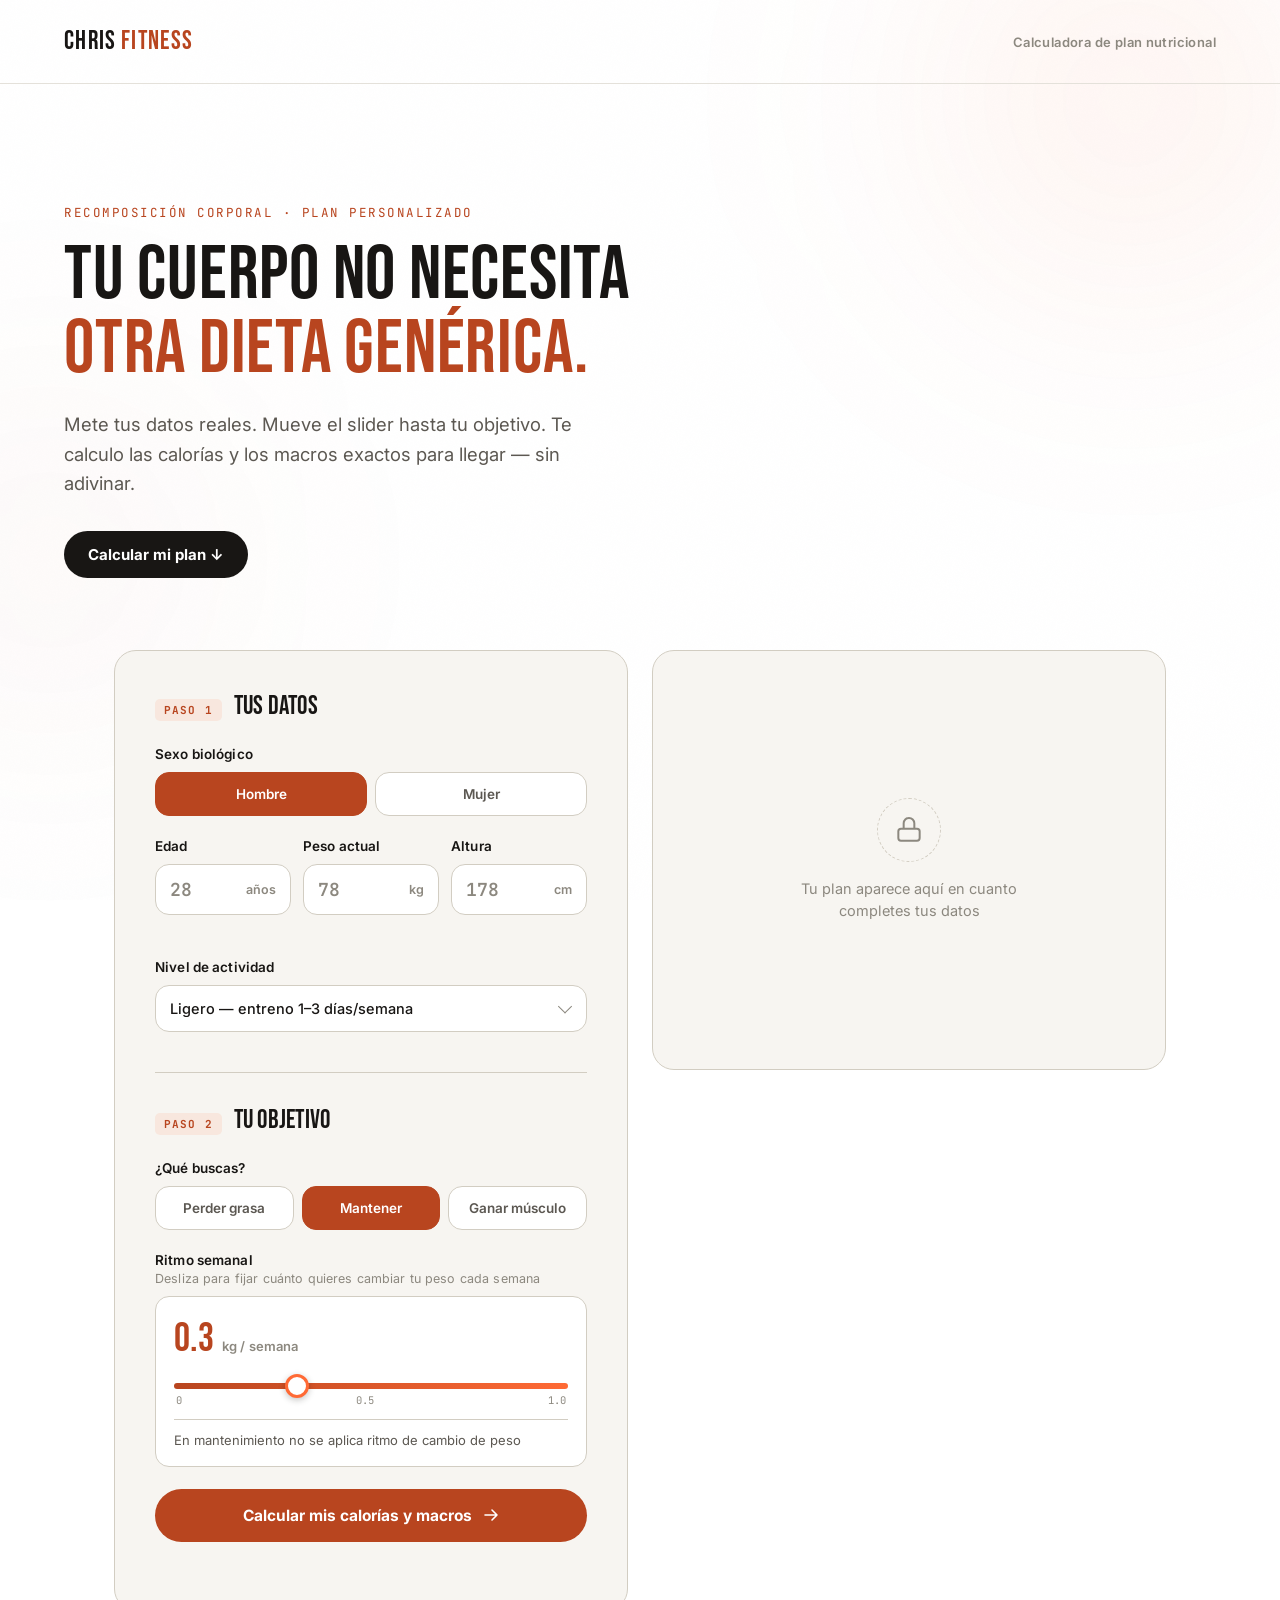
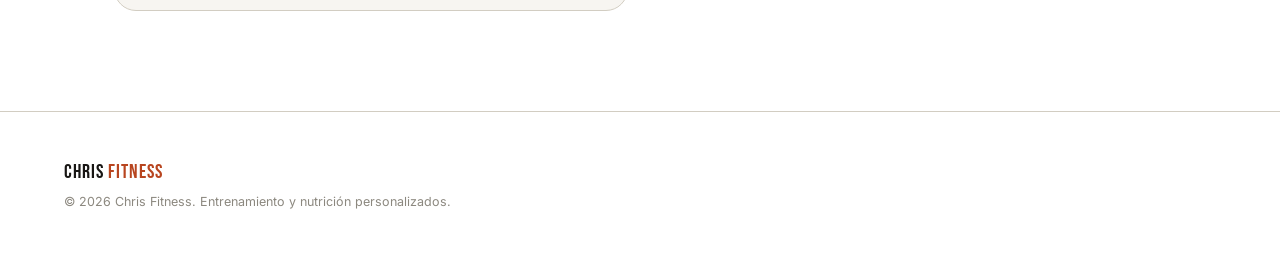
==== chris-fitness-calc-preview.html @ c6995fe0 "Add files via upload" ====
<!DOCTYPE html>
<html lang="es">
<head>
<meta charset="UTF-8">
<meta name="viewport" content="width=device-width, initial-scale=1.0">
<title>Chris Fitness — Calculadora de Calorías y Macros</title>
<meta name="description" content="Calcula tus calorías y macros personalizados en base a tu edad, peso, altura y objetivo. Recibe ideas de menú al instante.">

<link rel="preconnect" href="https://fonts.googleapis.com">
<link rel="preconnect" href="https://fonts.gstatic.com" crossorigin>
<link href="https://fonts.googleapis.com/css2?family=Bebas+Neue&family=Inter:wght@400;500;600;700;800&family=JetBrains+Mono:wght@400;500;600&display=swap" rel="stylesheet">

<style>
/* ===================================================
   CHRIS FITNESS — Calculadora de Calorías y Macros
   Sistema de diseño (tema claro):
   Color  → blanco #FFFFFF, crema panel #F7F5F1, gris línea #E4E1DA,
            negro texto #181614, gris texto #5C5852,
            naranja CF #FF6A35, ámbar profundo #B8451F
   Type   → Bebas Neue (display/números), Inter (cuerpo), JetBrains Mono (datos)
   ================================================== */

:root {
  --bg: #FFFFFF;
  --panel: #F7F5F1;
  --panel-2: #EFEBE3;
  --line: #E4E1DA;
  --line-strong: #D2CDC2;
  --ink: #181614;
  --ink-dim: #5C5852;
  --ink-faint: #8C887F;
  --orange: #FF6A35;
  --orange-deep: #B8451F;
  --orange-dim: rgba(255,106,53,0.10);
  --protein: #FF6A35;
  --carbs: #D89A1E;
  --fat: #2F9E63;

  --display: 'Bebas Neue', sans-serif;
  --body: 'Inter', sans-serif;
  --mono: 'JetBrains Mono', monospace;

  --radius: 14px;
  --radius-lg: 22px;
}

* { box-sizing: border-box; }

html { scroll-behavior: smooth; }

@media (prefers-reduced-motion: reduce) {
  html { scroll-behavior: auto; }
  *, *::before, *::after { animation-duration: 0.001ms !important; transition-duration: 0.001ms !important; }
}

body {
  margin: 0;
  background: var(--bg);
  color: var(--ink);
  font-family: var(--body);
  -webkit-font-smoothing: antialiased;
  position: relative;
  overflow-x: hidden;
}

/* ---------- ambient bg ---------- */
.grain {
  position: fixed; inset: 0; pointer-events: none; z-index: 1;
  opacity: 0.02;
  background-image: url("data:image/svg+xml,%3Csvg xmlns='http://www.w3.org/2000/svg' width='120' height='120'%3E%3Cfilter id='n'%3E%3CfeTurbulence type='fractalNoise' baseFrequency='0.9' numOctaves='2' stitchTiles='stitch'/%3E%3C/filter%3E%3Crect width='100%25' height='100%25' filter='url(%23n)'/%3E%3C/svg%3E");
}
.glow {
  position: fixed; border-radius: 50%; filter: blur(120px); pointer-events: none; z-index: 0;
}
.glow--1 { width: 600px; height: 600px; top: -200px; right: -150px; background: radial-gradient(circle, rgba(255,107,53,0.10), transparent 70%); }
.glow--2 { width: 500px; height: 500px; bottom: 10%; left: -200px; background: radial-gradient(circle, rgba(184,69,31,0.06), transparent 70%); }

main, header, footer { position: relative; z-index: 2; }


/* ---------- nav ---------- */
.nav {
  display: flex; align-items: center; justify-content: space-between;
  padding: 26px clamp(20px, 5vw, 64px);
  border-bottom: 1px solid var(--line);
}
.nav__mark {
  font-family: var(--display);
  font-size: 26px; letter-spacing: 0.05em;
  color: var(--ink);
  font-weight: 400;
}
.nav__mark span { color: var(--orange-deep); margin-left: 0.18em; }
.nav__tag {
  font-size: 13px; color: var(--ink-faint);
  font-weight: 600; letter-spacing: 0.03em;
  display: none;
}
@media (min-width: 640px) { .nav__tag { display: block; } }

/* ---------- hero ---------- */
.hero {
  padding: clamp(56px, 10vw, 120px) clamp(20px, 5vw, 64px) clamp(40px, 6vw, 72px);
  max-width: 900px;
}
.hero__eyebrow {
  font-family: var(--mono);
  font-size: 12.5px; letter-spacing: 0.12em; text-transform: uppercase;
  color: var(--orange-deep);
  margin: 0 0 18px;
}
.hero__title {
  font-family: var(--display);
  font-weight: 400;
  font-size: clamp(40px, 7vw, 76px);
  line-height: 0.98;
  letter-spacing: 0.01em;
  margin: 0 0 22px;
  color: var(--ink);
}
.hero__title-accent { color: var(--orange-deep); }
.hero__sub {
  font-size: clamp(16px, 2vw, 18.5px);
  line-height: 1.6;
  color: var(--ink-dim);
  max-width: 540px;
  margin: 0 0 32px;
  font-weight: 400;
}
.hero__cta {
  display: inline-flex; align-items: center; gap: 8px;
  font-family: var(--body); font-weight: 700; font-size: 15px;
  color: #FFFFFF; background: var(--ink);
  padding: 14px 24px; border-radius: 100px;
  text-decoration: none;
  transition: transform 0.2s ease, background 0.2s ease;
}
.hero__cta:hover { background: var(--orange); transform: translateY(-2px); }

/* ---------- calc layout ---------- */
.calc {
  padding: 0 clamp(20px, 5vw, 64px) clamp(60px, 8vw, 100px);
  max-width: 1180px;
  margin: 0 auto;
  display: grid;
  grid-template-columns: 1fr;
  gap: 20px;
  scroll-margin-top: 24px;
}
@media (min-width: 980px) {
  .calc { grid-template-columns: 1fr 1fr; align-items: start; gap: 24px; }
}

.calc__panel, .result {
  background: var(--panel);
  border: 1px solid var(--line-strong);
  border-radius: var(--radius-lg);
  padding: clamp(24px, 4vw, 40px);
}

.calc__head { display: flex; align-items: baseline; gap: 12px; margin-bottom: 24px; }
.calc__head--spaced { margin-top: 40px; padding-top: 32px; border-top: 1px solid var(--line-strong); }
.calc__step {
  font-family: var(--mono); font-size: 11px; letter-spacing: 0.1em;
  color: var(--orange-deep); background: var(--orange-dim);
  padding: 4px 9px; border-radius: 5px; font-weight: 700;
}
.calc__head h2 {
  font-family: var(--display); font-weight: 400; font-size: 26px;
  margin: 0; letter-spacing: 0.01em; color: var(--ink);
}

.field { margin-bottom: 22px; }
.field__label {
  display: block; font-size: 13.5px; font-weight: 600;
  color: var(--ink); margin-bottom: 10px; letter-spacing: 0.01em;
}
.field__hint {
  display: block; font-size: 12.5px; font-weight: 400;
  color: var(--ink-faint); margin-top: 3px;
}

.field-grid {
  display: grid; grid-template-columns: repeat(3, 1fr); gap: 12px;
  margin-bottom: 22px;
}
@media (max-width: 480px) { .field-grid { gap: 10px; } }

.input-unit {
  position: relative; display: flex; align-items: center;
  background: #FFFFFF; border: 1px solid var(--line-strong);
  border-radius: var(--radius); overflow: hidden;
  transition: border-color 0.15s ease;
}
.input-unit:focus-within { border-color: var(--orange); }
.input-unit input {
  width: 100%; background: transparent; border: none; outline: none;
  color: var(--ink); font-family: var(--mono); font-size: 18px; font-weight: 600;
  padding: 13px 8px 13px 14px;
  -moz-appearance: textfield;
}
.input-unit input::-webkit-outer-spin-button,
.input-unit input::-webkit-inner-spin-button { -webkit-appearance: none; margin: 0; }
.input-unit input::placeholder { color: var(--ink-faint); }
.input-unit__suffix {
  font-size: 12.5px; color: var(--ink-faint); padding-right: 14px;
  white-space: nowrap; font-weight: 600;
}

.toggle-group {
  display: grid; grid-template-columns: 1fr 1fr; gap: 8px;
}
.toggle-group--3 { grid-template-columns: 1fr 1fr 1fr; }
.toggle-btn {
  font-family: var(--body); font-weight: 600; font-size: 13.5px;
  color: var(--ink-dim); background: #FFFFFF;
  border: 1px solid var(--line-strong); border-radius: var(--radius);
  padding: 13px 10px; cursor: pointer;
  transition: all 0.18s ease;
}
.toggle-btn:hover { border-color: var(--orange); color: var(--ink); }
.toggle-btn.is-active {
  background: var(--orange-deep); border-color: var(--orange-deep); color: #FFFFFF;
}

.select-wrap {
  position: relative; background: #FFFFFF;
  border: 1px solid var(--line-strong); border-radius: var(--radius);
}
.select-wrap::after {
  content: ''; position: absolute; right: 16px; top: 50%;
  width: 9px; height: 9px; border-right: 1.5px solid var(--ink-faint); border-bottom: 1.5px solid var(--ink-faint);
  transform: translateY(-65%) rotate(45deg); pointer-events: none;
}
.select-wrap select {
  width: 100%; appearance: none; background: transparent; border: none; outline: none;
  color: var(--ink); font-family: var(--body); font-size: 14.5px; font-weight: 500;
  padding: 14px 36px 14px 14px; cursor: pointer;
}
.select-wrap select option { background: #FFFFFF; color: var(--ink); }

/* ---------- pace slider (signature element) ---------- */
.slider-block {
  background: #FFFFFF; border: 1px solid var(--line-strong);
  border-radius: var(--radius); padding: 22px 18px 18px;
}
.slider-block__readout {
  font-family: var(--display); font-size: 40px; line-height: 1;
  color: var(--orange-deep); margin-bottom: 14px;
  display: flex; align-items: baseline; gap: 8px;
}
.slider-block__unit {
  font-family: var(--body); font-size: 13px; font-weight: 600;
  color: var(--ink-faint); letter-spacing: 0.01em;
}

#paceSlider {
  -webkit-appearance: none; appearance: none;
  width: 100%; height: 6px; border-radius: 4px;
  background: linear-gradient(90deg, var(--orange-deep), var(--orange));
  outline: none; cursor: pointer; margin: 6px 0 4px;
}
#paceSlider::-webkit-slider-thumb {
  -webkit-appearance: none; appearance: none;
  width: 24px; height: 24px; border-radius: 50%;
  background: #FFFFFF; border: 3px solid var(--orange);
  cursor: grab; box-shadow: 0 2px 6px rgba(24,22,20,0.25);
  transition: transform 0.12s ease;
}
#paceSlider::-webkit-slider-thumb:active { cursor: grabbing; transform: scale(1.12); }
#paceSlider::-moz-range-thumb {
  width: 24px; height: 24px; border-radius: 50%;
  background: #FFFFFF; border: 3px solid var(--orange);
  cursor: grab; box-shadow: 0 2px 6px rgba(24,22,20,0.25);
}
#paceSlider:focus-visible { outline: 2px solid var(--orange-deep); outline-offset: 4px; }

.slider-block__ticks {
  display: flex; justify-content: space-between;
  font-family: var(--mono); font-size: 10.5px; color: var(--ink-faint);
  padding: 0 2px; margin-bottom: 12px;
}
.slider-block__ticks span.is-current { color: var(--orange-deep); font-weight: 700; }

.slider-block__note {
  margin: 0; font-size: 13px; color: var(--ink-dim);
  border-top: 1px solid var(--line-strong); padding-top: 12px;
}

#paceField.is-disabled { opacity: 0.4; pointer-events: none; filter: grayscale(0.6); }

.calc__submit {
  width: 100%; display: flex; align-items: center; justify-content: center; gap: 10px;
  background: var(--orange-deep); color: #FFFFFF;
  font-family: var(--body); font-weight: 700; font-size: 15.5px;
  border: none; border-radius: 100px; padding: 17px 20px;
  cursor: pointer; margin-top: 8px;
  transition: background 0.18s ease, transform 0.15s ease;
}
.calc__submit:hover { background: var(--orange); transform: translateY(-1px); }
.calc__submit:active { transform: translateY(0); }
.calc__submit svg { transition: transform 0.18s ease; }
.calc__submit:hover svg { transform: translateX(3px); }

.calc__error {
  color: #C0392B; font-size: 13px; font-weight: 600; text-align: center;
  margin: 12px 0 0; min-height: 16px;
}

/* ---------- result panel ---------- */
.result {
  min-height: 420px;
  display: flex; flex-direction: column;
  position: relative;
}
@media (min-width: 980px) { .result { position: sticky; top: 24px; } }

.result__locked {
  flex: 1; display: flex; flex-direction: column; align-items: center; justify-content: center;
  text-align: center; gap: 16px; padding: 40px 20px; color: var(--ink-faint);
}
.result__locked-icon {
  width: 64px; height: 64px; border-radius: 50%;
  border: 1px dashed var(--line-strong);
  display: flex; align-items: center; justify-content: center;
  color: var(--ink-faint);
}
.result__locked p { margin: 0; font-size: 14.5px; max-width: 240px; line-height: 1.5; }

.result__content { display: none; flex: 1; flex-direction: column; }
.result__content.is-visible { display: flex; animation: rise 0.5s ease; }
@keyframes rise { from { opacity: 0; transform: translateY(10px); } to { opacity: 1; transform: translateY(0); } }

.result__eyebrow {
  font-family: var(--mono); font-size: 11.5px; letter-spacing: 0.12em;
  color: var(--orange-deep); font-weight: 700;
}
.result__kcal {
  font-family: var(--display); font-weight: 400;
  font-size: clamp(56px, 8vw, 80px); line-height: 0.95;
  margin: 8px 0 6px; color: var(--ink);
  display: flex; align-items: baseline; gap: 12px; flex-wrap: wrap;
}
.result__kcal-unit { font-family: var(--body); font-size: 15px; font-weight: 600; color: var(--ink-faint); }
.result__sub { margin: 0 0 26px; color: var(--ink-dim); font-size: 14.5px; line-height: 1.55; max-width: 460px; }

.result__macros { display: grid; grid-template-columns: 1fr 1fr 1fr; gap: 10px; margin-bottom: 24px; }
@media (max-width: 420px) { .result__macros { grid-template-columns: 1fr; } }

.macro-card {
  background: #FFFFFF; border: 1px solid var(--line-strong);
  border-radius: var(--radius); padding: 16px 14px;
  display: flex; flex-direction: column; gap: 4px;
}
.macro-card__label { font-size: 12px; font-weight: 600; color: var(--ink-faint); }
.macro-card__value { font-family: var(--display); font-size: 30px; color: var(--ink); line-height: 1; margin-top: 2px; }
.macro-card__kcal { font-family: var(--mono); font-size: 11px; color: var(--ink-faint); }
.macro-card__bar {
  height: 4px; border-radius: 3px; background: var(--line-strong);
  margin-top: 10px; overflow: hidden;
}
.macro-card__bar-fill { height: 100%; width: 0%; border-radius: 3px; transition: width 0.6s ease; }
.macro-card--protein .macro-card__bar-fill { background: var(--protein); }
.macro-card--carbs .macro-card__bar-fill { background: var(--carbs); }
.macro-card--fat .macro-card__bar-fill { background: var(--fat); }

.result__meta {
  display: grid; grid-template-columns: 1fr 1fr; gap: 10px; margin-bottom: 28px;
}
.result__meta-item {
  background: #FFFFFF; border: 1px solid var(--line-strong);
  border-radius: var(--radius); padding: 14px 16px;
  display: flex; flex-direction: column; gap: 6px;
}
.result__meta-item span { font-size: 11.5px; color: var(--ink-faint); font-weight: 600; }
.result__meta-item strong { font-family: var(--mono); font-size: 16px; color: var(--ink); font-weight: 700; }

/* ---------- menú de comidas ---------- */
.menu {
  padding: 0 clamp(20px, 5vw, 64px) clamp(60px, 8vw, 100px);
  max-width: 900px;
  margin: 0 auto;
  display: none;
}
.menu.is-visible { display: block; animation: rise 0.5s ease; }

.menu__head { text-align: center; margin-bottom: 28px; }
.menu__head .calc__step { display: inline-block; margin-bottom: 14px; }
.menu__head h2 {
  font-family: var(--display); font-weight: 400; font-size: clamp(28px, 4vw, 36px);
  margin: 0 0 8px; color: var(--ink); letter-spacing: 0.01em;
}
.menu__sub { margin: 0; color: var(--ink-dim); font-size: 15px; }

.menu__tabs {
  display: flex; justify-content: center; gap: 8px; margin-bottom: 24px; flex-wrap: wrap;
}
.menu-tab {
  font-family: var(--body); font-weight: 700; font-size: 13.5px;
  color: var(--ink-dim); background: #FFFFFF;
  border: 1px solid var(--line-strong); border-radius: 100px;
  padding: 11px 20px; cursor: pointer;
  transition: all 0.18s ease;
}
.menu-tab:hover { border-color: var(--orange-deep); color: var(--ink); }
.menu-tab.is-active { background: var(--ink); border-color: var(--ink); color: #FFFFFF; }

.menu__board { display: flex; flex-direction: column; gap: 14px; }

.meal-card {
  background: var(--panel); border: 1px solid var(--line-strong);
  border-radius: var(--radius-lg); padding: 22px clamp(18px, 3vw, 28px);
}
.meal-card__head {
  display: flex; align-items: baseline; justify-content: space-between;
  margin-bottom: 16px; flex-wrap: wrap; gap: 6px;
  border-bottom: 1px solid var(--line-strong); padding-bottom: 14px;
}
.meal-card__title {
  font-family: var(--display); font-weight: 400; font-size: 22px;
  color: var(--ink); letter-spacing: 0.01em; margin: 0;
}
.meal-card__kcal {
  font-family: var(--mono); font-size: 13px; font-weight: 600; color: var(--orange-deep);
}
.meal-card__items { display: flex; flex-direction: column; gap: 10px; margin-bottom: 16px; }
.meal-card__item {
  display: flex; justify-content: space-between; align-items: baseline;
  font-size: 14px; gap: 12px;
}
.meal-card__item-name { color: var(--ink); font-weight: 500; }
.meal-card__item-grams {
  font-family: var(--mono); font-size: 13px; color: var(--ink-faint);
  white-space: nowrap; flex-shrink: 0;
}
.meal-card__macros {
  display: flex; gap: 16px; flex-wrap: wrap;
  font-family: var(--mono); font-size: 12px; color: var(--ink-dim);
  border-top: 1px solid var(--line-strong); padding-top: 14px;
}
.meal-card__macros b { color: var(--ink); font-weight: 700; }

.menu__daytotal {
  display: flex; justify-content: center; gap: 24px; flex-wrap: wrap;
  background: var(--ink); border-radius: var(--radius-lg);
  padding: 18px 24px; margin-top: 4px;
}
.menu__daytotal-item { text-align: center; }
.menu__daytotal-item span {
  display: block; font-size: 11px; color: rgba(255,255,255,0.6); font-weight: 600;
  letter-spacing: 0.04em; text-transform: uppercase; margin-bottom: 4px;
}
.menu__daytotal-item strong {
  font-family: var(--display); font-size: 22px; color: #FFFFFF; font-weight: 400;
}

.menu__refresh {
  display: flex; align-items: center; justify-content: center; gap: 8px;
  margin: 20px auto 0; background: none; border: 1px solid var(--line-strong);
  border-radius: 100px; padding: 11px 20px; font-family: var(--body);
  font-weight: 600; font-size: 13.5px; color: var(--ink-dim); cursor: pointer;
  transition: all 0.18s ease;
}
.menu__refresh:hover { border-color: var(--orange-deep); color: var(--ink); }

/* ---------- WhatsApp CTA ---------- */
.wa-cta {
  margin-top: 24px; padding-top: 28px; border-top: 1px solid var(--line-strong);
  display: flex; flex-direction: column; align-items: center; text-align: center;
}
.wa-cta__icon {
  width: 48px; height: 48px; border-radius: 50%;
  background: #128C7E; color: #FFFFFF;
  display: flex; align-items: center; justify-content: center;
  margin-bottom: 14px;
}
.wa-cta__title {
  font-family: var(--display); font-weight: 400; font-size: 22px;
  color: var(--ink); margin: 0 0 8px; letter-spacing: 0.01em;
}
.wa-cta__copy {
  font-size: 13.5px; color: var(--ink-dim); line-height: 1.55;
  max-width: 380px; margin: 0 0 20px;
}
.wa-cta__btn {
  display: inline-flex; align-items: center; gap: 9px;
  background: #128C7E; color: #FFFFFF; text-decoration: none;
  font-family: var(--body); font-weight: 700; font-size: 14.5px;
  padding: 14px 26px; border-radius: 100px;
  transition: background 0.18s ease, transform 0.15s ease;
}
.wa-cta__btn:hover { background: #0E6E63; transform: translateY(-1px); }

/* ---------- footer ---------- */
.footer {
  padding: 48px clamp(20px, 5vw, 64px) 60px;
  display: flex; flex-direction: column; gap: 10px;
  border-top: 1px solid var(--line-strong);
}
.nav__mark--footer { font-size: 20px; }
.footer p { margin: 0; font-size: 12.5px; color: var(--ink-faint); }

</style>
</head>
<body>

<!-- ===================== FONDO AMBIENTAL ===================== -->
<div class="grain"></div>
<div class="glow glow--1"></div>
<div class="glow glow--2"></div>

<!-- ===================== NAV ===================== -->
<header class="nav">
  <div class="nav__mark">CHRIS<span>FITNESS</span></div>
  <div class="nav__tag">Calculadora de plan nutricional</div>
</header>

<main>

  <!-- ===================== HERO ===================== -->
  <section class="hero">
    <p class="hero__eyebrow">Recomposición corporal · Plan personalizado</p>
    <h1 class="hero__title">
      Tu cuerpo no necesita<br>
      <span class="hero__title-accent">otra dieta genérica.</span>
    </h1>
    <p class="hero__sub">
      Mete tus datos reales. Mueve el slider hasta tu objetivo.
      Te calculo las calorías y los macros exactos para llegar — sin adivinar.
    </p>
    <a href="#calculadora" class="hero__cta">Calcular mi plan ↓</a>
  </section>

  <!-- ===================== CALCULADORA ===================== -->
  <section class="calc" id="calculadora">

    <div class="calc__panel">

      <div class="calc__head">
        <span class="calc__step">PASO 1</span>
        <h2>Tus datos</h2>
      </div>

      <!-- Sexo -->
      <div class="field">
        <label class="field__label">Sexo biológico</label>
        <div class="toggle-group" id="sexGroup">
          <button type="button" class="toggle-btn is-active" data-value="male">Hombre</button>
          <button type="button" class="toggle-btn" data-value="female">Mujer</button>
        </div>
      </div>

      <!-- Edad / Peso / Altura -->
      <div class="field-grid">
        <div class="field">
          <label class="field__label" for="age">Edad</label>
          <div class="input-unit">
            <input type="number" id="age" inputmode="numeric" placeholder="28" min="14" max="90">
            <span class="input-unit__suffix">años</span>
          </div>
        </div>
        <div class="field">
          <label class="field__label" for="weight">Peso actual</label>
          <div class="input-unit">
            <input type="number" id="weight" inputmode="decimal" placeholder="78" min="30" max="250" step="0.1">
            <span class="input-unit__suffix">kg</span>
          </div>
        </div>
        <div class="field">
          <label class="field__label" for="height">Altura</label>
          <div class="input-unit">
            <input type="number" id="height" inputmode="numeric" placeholder="178" min="120" max="230">
            <span class="input-unit__suffix">cm</span>
          </div>
        </div>
      </div>

      <!-- Actividad -->
      <div class="field">
        <label class="field__label">Nivel de actividad</label>
        <div class="select-wrap">
          <select id="activity">
            <option value="1.2">Sedentario — apenas me muevo, trabajo de oficina</option>
            <option value="1.375" selected>Ligero — entreno 1–3 días/semana</option>
            <option value="1.55">Moderado — entreno 3–5 días/semana</option>
            <option value="1.725">Alto — entreno 6–7 días/semana</option>
            <option value="1.9">Muy alto — entreno intenso + trabajo físico</option>
          </select>
        </div>
      </div>

      <div class="calc__head calc__head--spaced">
        <span class="calc__step">PASO 2</span>
        <h2>Tu objetivo</h2>
      </div>

      <!-- Objetivo -->
      <div class="field">
        <label class="field__label">¿Qué buscas?</label>
        <div class="toggle-group toggle-group--3" id="goalGroup">
          <button type="button" class="toggle-btn" data-value="lose">Perder grasa</button>
          <button type="button" class="toggle-btn is-active" data-value="maintain">Mantener</button>
          <button type="button" class="toggle-btn" data-value="gain">Ganar músculo</button>
        </div>
      </div>

      <!-- Slider de ritmo semanal -->
      <div class="field" id="paceField">
        <label class="field__label">
          Ritmo semanal
          <span class="field__hint">Desliza para fijar cuánto quieres cambiar tu peso cada semana</span>
        </label>

        <div class="slider-block">
          <div class="slider-block__readout">
            <span id="paceValue">0.5</span><span class="slider-block__unit">kg / semana</span>
          </div>

          <input type="range" id="paceSlider" min="0" max="10" step="1" value="3">

          <div class="slider-block__ticks" id="paceTicks"></div>
          <p class="slider-block__note" id="paceNote">Ritmo moderado — recomendado para la mayoría</p>
        </div>
      </div>

      <button class="calc__submit" id="calcBtn">
        <span>Calcular mis calorías y macros</span>
        <svg width="18" height="18" viewBox="0 0 18 18" fill="none"><path d="M3 9H15M15 9L10 4M15 9L10 14" stroke="currentColor" stroke-width="1.6" stroke-linecap="round" stroke-linejoin="round"/></svg>
      </button>
      <p class="calc__error" id="formError"></p>

    </div>

    <!-- ===================== RESULTADOS ===================== -->
    <div class="result" id="resultPanel">

      <div class="result__locked" id="resultLocked">
        <div class="result__locked-icon">
          <svg width="32" height="32" viewBox="0 0 24 24" fill="none"><rect x="4" y="11" width="16" height="9" rx="2" stroke="currentColor" stroke-width="1.5"/><path d="M8 11V7a4 4 0 018 0v4" stroke="currentColor" stroke-width="1.5"/></svg>
        </div>
        <p>Tu plan aparece aquí en cuanto completes tus datos</p>
      </div>

      <div class="result__content" id="resultContent">

        <div class="result__top">
          <span class="result__eyebrow" id="resultGoalLabel">TU PLAN</span>
          <h3 class="result__kcal"><span id="kcalValue">0</span><span class="result__kcal-unit">kcal / día</span></h3>
          <p class="result__sub" id="resultExplain"></p>
        </div>

        <div class="result__macros">
          <div class="macro-card macro-card--protein">
            <span class="macro-card__label">Proteína</span>
            <span class="macro-card__value"><span id="proteinG">0</span>g</span>
            <span class="macro-card__kcal" id="proteinKcal">0 kcal</span>
            <div class="macro-card__bar"><div class="macro-card__bar-fill" id="proteinBar"></div></div>
          </div>
          <div class="macro-card macro-card--carbs">
            <span class="macro-card__label">Carbohidratos</span>
            <span class="macro-card__value"><span id="carbsG">0</span>g</span>
            <span class="macro-card__kcal" id="carbsKcal">0 kcal</span>
            <div class="macro-card__bar"><div class="macro-card__bar-fill" id="carbsBar"></div></div>
          </div>
          <div class="macro-card macro-card--fat">
            <span class="macro-card__label">Grasas</span>
            <span class="macro-card__value"><span id="fatG">0</span>g</span>
            <span class="macro-card__kcal" id="fatKcal">0 kcal</span>
            <div class="macro-card__bar"><div class="macro-card__bar-fill" id="fatBar"></div></div>
          </div>
        </div>

        <div class="result__meta">
          <div class="result__meta-item">
            <span>Mantenimiento</span>
            <strong id="tdeeValue">0 kcal</strong>
          </div>
          <div class="result__meta-item">
            <span>Tiempo estimado al objetivo</span>
            <strong id="etaValue">—</strong>
          </div>
        </div>

      </div>
    </div>

  </section>

  <!-- ===================== MENÚ DE COMIDAS ===================== -->
  <section class="menu" id="menuSection">
    <div class="menu__head">
      <span class="calc__step">PASO 3</span>
      <h2>Aquí te dejo varias ideas de menús</h2>
      <p class="menu__sub">No es tu plan 100% personalizado — son ejemplos para que veas cómo encajar tus macros. Para algo hecho a tu medida, hablamos.</p>
    </div>

    <div class="menu__tabs" id="menuTabs"></div>
    <div class="menu__board" id="menuBoard"></div>
    <button type="button" class="menu__refresh" id="menuRefreshBtn">
      <svg width="15" height="15" viewBox="0 0 16 16" fill="none"><path d="M13.5 8a5.5 5.5 0 11-1.6-3.9M13.5 2v3.5H10" stroke="currentColor" stroke-width="1.4" stroke-linecap="round" stroke-linejoin="round"/></svg>
      <span>Generar otras opciones</span>
    </button>

    <!-- WhatsApp CTA: siguiente nivel -->
    <div class="wa-cta">
      <div class="wa-cta__icon">
        <svg width="22" height="22" viewBox="0 0 24 24" fill="currentColor"><path d="M17.6 6.32A8.86 8.86 0 0012.04 3.5a8.93 8.93 0 00-7.74 13.4L3.5 21l4.22-1.1a8.92 8.92 0 004.32 1.1h.01a8.93 8.93 0 008.93-8.93 8.86 8.86 0 00-2.78-5.75zm-5.56 13.7h-.01a7.4 7.4 0 01-3.78-1.04l-.27-.16-2.81.74.75-2.74-.18-.28a7.43 7.43 0 1113.78-3.92 7.44 7.44 0 01-7.48 7.4zm4.08-5.56c-.22-.11-1.32-.65-1.53-.73-.2-.07-.35-.11-.5.11-.15.22-.57.73-.7.88-.13.15-.26.16-.48.05-.22-.11-.94-.35-1.79-1.1-.66-.59-1.1-1.32-1.23-1.54-.13-.22-.01-.34.1-.45.1-.1.22-.26.33-.39.11-.13.15-.22.22-.37.07-.15.04-.28-.02-.39-.05-.11-.5-1.2-.68-1.65-.18-.43-.36-.37-.5-.38h-.43c-.15 0-.39.05-.59.28-.2.22-.78.76-.78 1.85 0 1.09.8 2.15.91 2.3.11.15 1.57 2.4 3.81 3.36.53.23.95.37 1.27.47.53.17 1.02.15 1.4.09.43-.06 1.32-.54 1.5-1.06.19-.52.19-.96.13-1.06-.06-.09-.2-.15-.42-.26z"/></svg>
      </div>
      <h4 class="wa-cta__title">¿Quieres llevarlo al siguiente nivel?</h4>
      <p class="wa-cta__copy">Estos menús son una idea de partida. Si quieres un plan 100% adaptado a ti, con seguimiento real y ajustes semanales, hablamos por WhatsApp.</p>
      <a href="https://wa.me/message/N67CCCESBR3SO1" target="_blank" rel="noopener" class="wa-cta__btn">
        <svg width="18" height="18" viewBox="0 0 24 24" fill="currentColor"><path d="M17.6 6.32A8.86 8.86 0 0012.04 3.5a8.93 8.93 0 00-7.74 13.4L3.5 21l4.22-1.1a8.92 8.92 0 004.32 1.1h.01a8.93 8.93 0 008.93-8.93 8.86 8.86 0 00-2.78-5.75zm-5.56 13.7h-.01a7.4 7.4 0 01-3.78-1.04l-.27-.16-2.81.74.75-2.74-.18-.28a7.43 7.43 0 1113.78-3.92 7.44 7.44 0 01-7.48 7.4zm4.08-5.56c-.22-.11-1.32-.65-1.53-.73-.2-.07-.35-.11-.5.11-.15.22-.57.73-.7.88-.13.15-.26.16-.48.05-.22-.11-.94-.35-1.79-1.1-.66-.59-1.1-1.32-1.23-1.54-.13-.22-.01-.34.1-.45.1-.1.22-.26.33-.39.11-.13.15-.22.22-.37.07-.15.04-.28-.02-.39-.05-.11-.5-1.2-.68-1.65-.18-.43-.36-.37-.5-.38h-.43c-.15 0-.39.05-.59.28-.2.22-.78.76-.78 1.85 0 1.09.8 2.15.91 2.3.11.15 1.57 2.4 3.81 3.36.53.23.95.37 1.27.47.53.17 1.02.15 1.4.09.43-.06 1.32-.54 1.5-1.06.19-.52.19-.96.13-1.06-.06-.09-.2-.15-.42-.26z"/></svg>
        <span>Hablar con Chris por WhatsApp</span>
      </a>
    </div>
  </section>

</main>

<footer class="footer">
  <div class="nav__mark nav__mark--footer">CHRIS<span>FITNESS</span></div>
  <p>© 2026 Chris Fitness. Entrenamiento y nutrición personalizados.</p>
</footer>

<script>
/* ===================================================
   CHRIS FITNESS — Generador de menús
   Combina alimentos reales (macros por 100g) para encajar
   con los gramos de proteína/carbos/grasa ya calculados.
   Sin IA, sin backend: todo corre en el navegador.
   ================================================== */

// ---------- base de alimentos (macros por 100g + ración realista en gramos) ----------
const FOODS = {
  protein: [
    { name: 'Pechuga de pollo a la plancha', p: 31, c: 0, f: 3.6, kcal: 165, min: 100, max: 300 },
    { name: 'Solomillo de ternera', p: 30, c: 0, f: 8, kcal: 200, min: 100, max: 280 },
    { name: 'Salmón al horno', p: 25, c: 0, f: 13, kcal: 210, min: 100, max: 300 },
    { name: 'Claras de huevo', p: 11, c: 0.7, f: 0.2, kcal: 52, min: 150, max: 500 },
    { name: 'Huevos enteros', p: 13, c: 1.1, f: 11, kcal: 155, min: 100, max: 300 },
    { name: 'Atún al natural', p: 26, c: 0, f: 1, kcal: 116, min: 80, max: 280 },
    { name: 'Pavo a la plancha', p: 29, c: 0, f: 2, kcal: 135, min: 100, max: 280 },
    { name: 'Tofu firme', p: 15, c: 2, f: 8, kcal: 144, min: 100, max: 350 },
    { name: 'Yogur griego natural 0%', p: 10, c: 4, f: 0.4, kcal: 59, min: 125, max: 400 },
    { name: 'Queso fresco batido 0%', p: 12, c: 4, f: 0.2, kcal: 68, min: 125, max: 400 },
    { name: 'Merluza al vapor', p: 23, c: 0, f: 1.3, kcal: 110, min: 100, max: 300 },
    { name: 'Gambas a la plancha', p: 24, c: 0.2, f: 0.3, kcal: 99, min: 100, max: 300 },
  ],
  carb: [
    { name: 'Arroz blanco cocido', p: 2.7, c: 28, f: 0.3, kcal: 130, min: 80, max: 350 },
    { name: 'Patata cocida', p: 2, c: 17, f: 0.1, kcal: 77, min: 100, max: 400 },
    { name: 'Boniato asado', p: 1.6, c: 20, f: 0.1, kcal: 86, min: 100, max: 350 },
    { name: 'Avena en copos', p: 13, c: 60, f: 7, kcal: 380, min: 40, max: 100 },
    { name: 'Pasta integral cocida', p: 5, c: 25, f: 1.1, kcal: 124, min: 80, max: 350 },
    { name: 'Pan integral', p: 9, c: 41, f: 3.5, kcal: 247, min: 40, max: 150 },
    { name: 'Quinoa cocida', p: 4.4, c: 21, f: 1.9, kcal: 120, min: 80, max: 350 },
    { name: 'Tortitas de maíz', p: 8, c: 77, f: 3.5, kcal: 380, min: 30, max: 100 },
    { name: 'Plátano', p: 1.1, c: 23, f: 0.3, kcal: 89, min: 100, max: 200 },
    { name: 'Legumbres cocidas (lentejas)', p: 9, c: 20, f: 0.4, kcal: 116, min: 100, max: 350 },
  ],
  fat: [
    { name: 'Aceite de oliva virgen extra', p: 0, c: 0, f: 100, kcal: 884, min: 3, max: 25 },
    { name: 'Aguacate', p: 2, c: 9, f: 15, kcal: 160, min: 20, max: 150 },
    { name: 'Almendras', p: 21, c: 22, f: 49, kcal: 579, min: 8, max: 40 },
    { name: 'Mantequilla de cacahuete natural', p: 25, c: 20, f: 50, kcal: 588, min: 8, max: 35 },
    { name: 'Nueces', p: 15, c: 14, f: 65, kcal: 654, min: 8, max: 35 },
  ],
  veg: [
    { name: 'Brócoli al vapor', p: 2.8, c: 7, f: 0.4, kcal: 34, min: 100, max: 200 },
    { name: 'Espinacas salteadas', p: 2.9, c: 3.6, f: 0.4, kcal: 23, min: 100, max: 200 },
    { name: 'Ensalada mixta', p: 1.2, c: 4, f: 0.2, kcal: 20, min: 100, max: 200 },
    { name: 'Pimientos a la plancha', p: 1, c: 6, f: 0.3, kcal: 31, min: 100, max: 200 },
    { name: 'Calabacín salteado', p: 1.2, c: 3.1, f: 0.3, kcal: 17, min: 100, max: 200 },
    { name: 'Judías verdes', p: 1.8, c: 7, f: 0.2, kcal: 31, min: 100, max: 200 },
  ],
};

// ---------- base de alimentos de DESAYUNO (estilo español/mediterráneo) ----------
// Categorías propias: pan/base, proteína de desayuno, lácteo, grasa, fruta
const BREAKFAST_FOODS = {
  bread: [
    { name: 'Pan integral', p: 9, c: 41, f: 3.5, kcal: 247, min: 40, max: 120 },
    { name: 'Pan blanco', p: 8, c: 49, f: 1.2, kcal: 265, min: 40, max: 120 },
    { name: 'Tostadas integrales', p: 10, c: 60, f: 5, kcal: 320, min: 30, max: 90 },
  ],
  oats: [
    { name: 'Avena en copos', p: 13, c: 60, f: 7, kcal: 380, min: 40, max: 100 },
    { name: 'Tortitas de avena', p: 12, c: 55, f: 8, kcal: 350, min: 40, max: 100 },
  ],
  protein: [
    { name: 'Huevos enteros', p: 13, c: 1.1, f: 11, kcal: 155, min: 50, max: 180 },
    { name: 'Claras de huevo', p: 11, c: 0.7, f: 0.2, kcal: 52, min: 100, max: 250 },
    { name: 'Jamón cocido', p: 18, c: 1, f: 5, kcal: 120, min: 30, max: 100 },
    { name: 'Jamón serrano', p: 30, c: 0.5, f: 8, kcal: 195, min: 20, max: 80 },
    { name: 'Pechuga de pavo en fiambre', p: 22, c: 1.5, f: 2, kcal: 105, min: 30, max: 100 },
    { name: 'Queso fresco batido 0%', p: 12, c: 4, f: 0.2, kcal: 68, min: 100, max: 250 },
    { name: 'Yogur griego natural 0%', p: 10, c: 4, f: 0.4, kcal: 59, min: 125, max: 250 },
  ],
  dairy: [
    { name: 'Leche semidesnatada', p: 3.3, c: 4.8, f: 1.6, kcal: 47, min: 150, max: 300 },
    { name: 'Bebida de avena', p: 1, c: 7, f: 1.5, kcal: 45, min: 150, max: 300 },
  ],
  fat: [
    { name: 'Aceite de oliva virgen extra', p: 0, c: 0, f: 100, kcal: 884, min: 3, max: 15 },
    { name: 'Aguacate', p: 2, c: 9, f: 15, kcal: 160, min: 20, max: 100 },
    { name: 'Mantequilla de cacahuete natural', p: 25, c: 20, f: 50, kcal: 588, min: 8, max: 30 },
    { name: 'Almendras', p: 21, c: 22, f: 49, kcal: 579, min: 8, max: 30 },
  ],
  fruit: [
    { name: 'Plátano', p: 1.1, c: 23, f: 0.3, kcal: 89, min: 100, max: 200 },
    { name: 'Manzana', p: 0.3, c: 14, f: 0.2, kcal: 52, min: 100, max: 200 },
    { name: 'Naranja', p: 0.9, c: 12, f: 0.1, kcal: 47, min: 100, max: 200 },
    { name: 'Fresas', p: 0.7, c: 8, f: 0.3, kcal: 32, min: 100, max: 250 },
    { name: 'Kiwi', p: 1.1, c: 15, f: 0.5, kcal: 61, min: 80, max: 200 },
  ],
};

// ---------- utilidades ----------
function pickRandom(arr, exclude = []) {
  const pool = arr.filter(item => !exclude.includes(item.name));
  const source = pool.length ? pool : arr;
  return source[Math.floor(Math.random() * source.length)];
}

function roundTo5(n) {
  return Math.round(n / 5) * 5;
}

function gramsForMacro(food, macroKey, targetGrams, min, max) {
  const per100 = food[macroKey];
  if (!per100 || per100 <= 0) return min;
  let grams = (targetGrams / per100) * 100;
  grams = Math.max(min, Math.min(max, grams));
  return roundTo5(grams);
}

function scaleFood(food, grams) {
  const factor = grams / 100;
  return {
    name: food.name,
    grams,
    p: Math.round(food.p * factor * 10) / 10,
    c: Math.round(food.c * factor * 10) / 10,
    f: Math.round(food.f * factor * 10) / 10,
    kcal: Math.round(food.kcal * factor),
  };
}

// ---------- construir una comida ----------
// targetP/C/F en gramos para ESTA comida (ya repartidos del total del día)
function buildMeal(targetP, targetC, targetF, usedNames = []) {
  const proteinFood = pickRandom(FOODS.protein, usedNames);
  const carbFood = pickRandom(FOODS.carb, usedNames);
  const fatFood = pickRandom(FOODS.fat, usedNames);
  const vegFood = pickRandom(FOODS.veg, usedNames);

  // 0. Verdura primero (ración fija) — se descuenta del target antes de calcular el resto
  const vegItem = scaleFood(vegFood, 120);

  // 1. Carbohidrato: estimación inicial asumiendo que la proteína no aporta carbos (ajuste fino después)
  const carbGrams = gramsForMacro(carbFood, 'c', Math.max(0, targetC - vegItem.c), carbFood.min, carbFood.max);
  const carbItem = scaleFood(carbFood, carbGrams);

  // Si el carbo principal no llegó al objetivo (tocó su ración máxima), añadir fruta de apoyo
  const carbShortfall = (targetC - vegItem.c) - carbItem.c;
  const extraItems = [];
  if (carbShortfall > 20) {
    const fruitFood = FOODS.carb.find(f => f.name === 'Plátano');
    const fruitGrams = gramsForMacro(fruitFood, 'c', carbShortfall, fruitFood.min, fruitFood.max);
    const fruitItem = scaleFood(fruitFood, fruitGrams);
    extraItems.push(fruitItem);

    // Si con la fruta tampoco llega (targets muy altos de carbo), añadir pan integral como tercer aporte
    const stillShort = carbShortfall - fruitItem.c;
    if (stillShort > 20) {
      const breadFood = FOODS.carb.find(f => f.name === 'Pan integral');
      const breadGrams = gramsForMacro(breadFood, 'c', stillShort, breadFood.min, breadFood.max);
      extraItems.push(scaleFood(breadFood, breadGrams));
    }
  }

  // 2. Proteína: ahora que sabemos cuánta proteína "regalan" carbo+fruta+verdura, ajustamos la ración principal
  const proteinFromOthers = carbItem.p + vegItem.p + extraItems.reduce((s, it) => s + it.p, 0);
  const proteinStillNeeded = Math.max(0, targetP - proteinFromOthers);
  const proteinGrams = gramsForMacro(proteinFood, 'p', proteinStillNeeded, proteinFood.min, proteinFood.max);
  const proteinItem = scaleFood(proteinFood, proteinGrams);

  const items = [proteinItem, carbItem, vegItem, ...extraItems];

  // 3. Grasa: cubrir solo lo que falte tras proteína + carbo + verdura, con ración pequeña y acotada.
  // Si ya hay exceso de grasa (proteína grasa + carbo graso), no añadimos nada más.
  const fatAlready = items.reduce((sum, it) => sum + it.f, 0);
  const fatNeeded = targetF - fatAlready;

  if (fatNeeded > 3) {
    const fatGrams = gramsForMacro(fatFood, 'f', fatNeeded, fatFood.min, fatFood.max);
    items.push(scaleFood(fatFood, fatGrams));
  }

  const totals = items.reduce((acc, it) => ({
    p: acc.p + it.p, c: acc.c + it.c, f: acc.f + it.f, kcal: acc.kcal + it.kcal,
  }), { p: 0, c: 0, f: 0, kcal: 0 });

  return {
    items,
    totals: {
      p: Math.round(totals.p), c: Math.round(totals.c), f: Math.round(totals.f), kcal: Math.round(totals.kcal),
    },
    usedNames: items.map(it => it.name),
  };
}

// ---------- construir un DESAYUNO realista ----------
// En vez de combinar categorías al azar, usamos "patrones" típicos de desayuno español
// (pan+huevos, pan+fiambre, avena+lácteo+fruta...) para que la combinación tenga sentido.
const BREAKFAST_PATTERNS = [
  // Patrón 1: pan + huevo + grasa (tostada con huevo)
  () => ({ bread: true, protein: ['Huevos enteros', 'Claras de huevo'], fat: true, fruit: false }),
  // Patrón 2: pan + fiambre/jamón + queso (tostada con jamón y queso)
  () => ({ bread: true, protein: ['Jamón cocido', 'Jamón serrano', 'Pechuga de pavo en fiambre'], fat: false, fruit: false }),
  // Patrón 3: avena + lácteo + fruta (bowl de avena)
  () => ({ oats: true, protein: false, dairy: true, fruit: true }),
  // Patrón 4: pan + aguacate + huevo (tostada de aguacate)
  () => ({ bread: true, protein: ['Huevos enteros', 'Claras de huevo'], fat: ['Aguacate'], fruit: false }),
  // Patrón 5: yogur/queso fresco + fruta + pan (desayuno ligero)
  () => ({ bread: true, protein: ['Yogur griego natural 0%', 'Queso fresco batido 0%'], fruit: true, fat: false }),
];

function pickFromList(list, names) {
  const filtered = list.filter(f => names.includes(f.name));
  return filtered[Math.floor(Math.random() * filtered.length)] || pickRandom(list);
}

function buildBreakfast(targetP, targetC, targetF) {
  const pattern = BREAKFAST_PATTERNS[Math.floor(Math.random() * BREAKFAST_PATTERNS.length)]();
  const items = [];

  // 1. Proteína principal del desayuno (huevo, jamón, fiambre, yogur...)
  let proteinItem = null;
  if (pattern.protein) {
    const proteinFood = Array.isArray(pattern.protein)
      ? pickFromList(BREAKFAST_FOODS.protein, pattern.protein)
      : pickRandom(BREAKFAST_FOODS.protein);
    const proteinGrams = gramsForMacro(proteinFood, 'p', targetP, proteinFood.min, proteinFood.max);
    proteinItem = scaleFood(proteinFood, proteinGrams);
    items.push(proteinItem);
  }

  // 2. Base de carbohidrato: pan clásico O avena, nunca mezclados (son patrones distintos)
  let carbItem = null;
  const carbTarget = Math.max(0, targetC - (proteinItem ? proteinItem.c : 0));
  if (pattern.oats) {
    const oatsFood = pickRandom(BREAKFAST_FOODS.oats);
    const oatsGrams = gramsForMacro(oatsFood, 'c', carbTarget, oatsFood.min, oatsFood.max);
    carbItem = scaleFood(oatsFood, oatsGrams);
    items.push(carbItem);
  } else if (pattern.bread) {
    const breadFood = pickRandom(BREAKFAST_FOODS.bread);
    const breadGrams = gramsForMacro(breadFood, 'c', carbTarget, breadFood.min, breadFood.max);
    carbItem = scaleFood(breadFood, breadGrams);
    items.push(carbItem);
  }

  // 3. Lácteo (si el patrón lo pide, ej. bowl de avena con leche)
  if (pattern.dairy) {
    const dairyFood = pickRandom(BREAKFAST_FOODS.dairy);
    items.push(scaleFood(dairyFood, 200));
  }

  // 4. Fruta (si el patrón lo pide)
  let fruitItem = null;
  if (pattern.fruit) {
    const fruitFood = pickRandom(BREAKFAST_FOODS.fruit);
    fruitItem = scaleFood(fruitFood, 150);
    items.push(fruitItem);
  }

  // 5. Si aún falta carbohidrato y no hubo pan/avena en el patrón, añadir fruta de apoyo
  const carbSoFar = items.reduce((s, it) => s + it.c, 0);
  if (!carbItem && carbSoFar < targetC - 15) {
    const exclude = fruitItem ? [fruitItem.name] : [];
    const fruitFood = pickRandom(BREAKFAST_FOODS.fruit, exclude);
    const fruitGrams = gramsForMacro(fruitFood, 'c', targetC - carbSoFar, fruitFood.min, fruitFood.max);
    items.push(scaleFood(fruitFood, fruitGrams));
  }

  // 6. Grasa: cubrir lo que falte, con ración acotada
  const fatAlready = items.reduce((s, it) => s + it.f, 0);
  const fatNeeded = targetF - fatAlready;
  if (fatNeeded > 3) {
    const fatFood = pattern.fat && Array.isArray(pattern.fat)
      ? pickFromList(BREAKFAST_FOODS.fat, pattern.fat)
      : pickRandom(BREAKFAST_FOODS.fat);
    const fatGrams = gramsForMacro(fatFood, 'f', fatNeeded, fatFood.min, fatFood.max);
    items.push(scaleFood(fatFood, fatGrams));
  }

  const totals = items.reduce((acc, it) => ({
    p: acc.p + it.p, c: acc.c + it.c, f: acc.f + it.f, kcal: acc.kcal + it.kcal,
  }), { p: 0, c: 0, f: 0, kcal: 0 });

  return {
    items,
    totals: {
      p: Math.round(totals.p), c: Math.round(totals.c), f: Math.round(totals.f), kcal: Math.round(totals.kcal),
    },
    usedNames: items.map(it => it.name),
  };
}

// ---------- construir una opción completa de día (desayuno/comida/cena) ----------
// Reparto: desayuno 25%, comida 40%, cena 35%
function buildDayOption(totalP, totalC, totalF) {
  const split = {
    breakfast: 0.25,
    lunch: 0.40,
    dinner: 0.35,
  };

  const breakfast = buildBreakfast(totalP * split.breakfast, totalC * split.breakfast, totalF * split.breakfast);
  const usedNames = [...breakfast.usedNames];

  const lunch = buildMeal(totalP * split.lunch, totalC * split.lunch, totalF * split.lunch, usedNames);
  usedNames.push(...lunch.usedNames);

  const dinner = buildMeal(totalP * split.dinner, totalC * split.dinner, totalF * split.dinner, usedNames);

  const dayTotals = ['p', 'c', 'f', 'kcal'].reduce((acc, key) => {
    acc[key] = breakfast.totals[key] + lunch.totals[key] + dinner.totals[key];
    return acc;
  }, {});

  return { breakfast, lunch, dinner, dayTotals };
}

// ---------- generar N opciones distintas ----------
function generateMealOptions(totalP, totalC, totalF, count = 3) {
  const options = [];
  for (let i = 0; i < count; i++) {
    options.push(buildDayOption(totalP, totalC, totalF));
  }
  return options;
}

</script>
<script>
/* ===================================================
   CHRIS FITNESS — Lógica de cálculo
   TDEE: Harris-Benedict (revisada 1984)
   Macros: proteína por kg de peso corporal (recomp-aware)
   ================================================== */

// ---------- estado ----------
const state = {
  sex: 'male',
  goal: 'maintain',
  paceStep: 3, // índice del slider 0-10
};

// Pasos del slider de ritmo: 0.0 a 1.0 kg/semana en incrementos de 0.1
const PACE_STEPS = [0, 0.1, 0.2, 0.3, 0.4, 0.5, 0.6, 0.7, 0.8, 0.9, 1.0];

// ---------- referencias DOM ----------
const sexGroup = document.getElementById('sexGroup');
const goalGroup = document.getElementById('goalGroup');
const paceField = document.getElementById('paceField');
const paceSlider = document.getElementById('paceSlider');
const paceValue = document.getElementById('paceValue');
const paceNote = document.getElementById('paceNote');
const paceTicks = document.getElementById('paceTicks');

const ageInput = document.getElementById('age');
const weightInput = document.getElementById('weight');
const heightInput = document.getElementById('height');
const activitySelect = document.getElementById('activity');

const calcBtn = document.getElementById('calcBtn');
const formError = document.getElementById('formError');

const resultLocked = document.getElementById('resultLocked');
const resultContent = document.getElementById('resultContent');

// ---------- construir ticks del slider ----------
PACE_STEPS.forEach((val, i) => {
  const tick = document.createElement('span');
  tick.textContent = i === 0 ? '0' : (val % 0.5 === 0 ? val.toFixed(1) : '');
  tick.dataset.index = i;
  paceTicks.appendChild(tick);
});

function updatePaceTicks() {
  [...paceTicks.children].forEach((el, i) => {
    el.classList.toggle('is-current', i === state.paceStep);
  });
}

function paceNoteText(val, goal) {
  if (goal === 'maintain') return 'En mantenimiento no se aplica ritmo de cambio de peso';
  if (val === 0) return 'Sin déficit/superávit — solo recomposición';
  if (val <= 0.3) return 'Ritmo conservador — máxima retención de músculo';
  if (val <= 0.6) return 'Ritmo moderado — recomendado para la mayoría';
  if (val <= 0.8) return 'Ritmo agresivo — requiere buena adherencia';
  return 'Ritmo muy agresivo — solo a corto plazo';
}

function renderPace() {
  const val = PACE_STEPS[state.paceStep];
  paceValue.textContent = val.toFixed(1);
  paceNote.textContent = paceNoteText(val, state.goal);
  updatePaceTicks();
}

// ---------- toggles ----------
function setupToggleGroup(group, stateKey, onChange) {
  group.querySelectorAll('.toggle-btn').forEach(btn => {
    btn.addEventListener('click', () => {
      group.querySelectorAll('.toggle-btn').forEach(b => b.classList.remove('is-active'));
      btn.classList.add('is-active');
      state[stateKey] = btn.dataset.value;
      if (onChange) onChange();
    });
  });
}

setupToggleGroup(sexGroup, 'sex');
setupToggleGroup(goalGroup, 'goal', () => {
  const isMaintain = state.goal === 'maintain';
  paceField.classList.toggle('is-disabled', isMaintain);
  renderPace();
});

paceSlider.addEventListener('input', () => {
  state.paceStep = parseInt(paceSlider.value, 10);
  renderPace();
});

renderPace();

// ---------- validación ----------
function validate() {
  const age = parseFloat(ageInput.value);
  const weight = parseFloat(weightInput.value);
  const height = parseFloat(heightInput.value);

  if (!age || age < 14 || age > 90) return 'Pon una edad válida (14–90 años).';
  if (!weight || weight < 30 || weight > 250) return 'Pon un peso válido (30–250 kg).';
  if (!height || height < 120 || height > 230) return 'Pon una altura válida (120–230 cm).';
  return null;
}

// ---------- cálculo TDEE: Harris-Benedict ----------
function calcBMR(sex, weight, height, age) {
  if (sex === 'male') {
    return 88.362 + (13.397 * weight) + (4.799 * height) - (5.677 * age);
  }
  return 447.593 + (9.247 * weight) + (3.098 * height) - (4.330 * age);
}

// ---------- cálculo de macros ----------
// Proteína por kg de peso corporal, ajustada según objetivo (recomp-aware)
function proteinPerKg(goal) {
  if (goal === 'lose') return 2.2;   // alta retención muscular en déficit
  if (goal === 'gain') return 2.0;   // suficiente para síntesis proteica en superávit
  return 1.8;                          // mantenimiento
}

function fatPerKg(goal) {
  if (goal === 'lose') return 0.8;
  if (goal === 'gain') return 1.0;
  return 0.9;
}

function calculatePlan() {
  const sex = state.sex;
  const goal = state.goal;
  const age = parseFloat(ageInput.value);
  const weight = parseFloat(weightInput.value);
  const height = parseFloat(heightInput.value);
  const activity = parseFloat(activitySelect.value);

  const bmr = calcBMR(sex, weight, height, age);
  const tdee = bmr * activity;

  const paceKg = goal === 'maintain' ? 0 : PACE_STEPS[state.paceStep];
  // 1 kg de tejido adiposo ≈ 7700 kcal. Repartido en 7 días.
  const dailyAdjustment = (paceKg * 7700) / 7;

  let targetKcal;
  if (goal === 'lose') targetKcal = tdee - dailyAdjustment;
  else if (goal === 'gain') targetKcal = tdee + dailyAdjustment;
  else targetKcal = tdee;

  // suelo de seguridad
  const floor = sex === 'male' ? 1500 : 1200;
  targetKcal = Math.max(targetKcal, floor);

  const proteinG = Math.round(weight * proteinPerKg(goal));
  const fatG = Math.round(weight * fatPerKg(goal));
  const proteinKcal = proteinG * 4;
  const fatKcal = fatG * 9;
  let carbsKcal = targetKcal - proteinKcal - fatKcal;
  if (carbsKcal < 0) carbsKcal = targetKcal * 0.2; // salvaguarda si los datos son extremos
  const carbsG = Math.round(carbsKcal / 4);

  const totalKcalCheck = proteinKcal + fatKcal + (carbsG * 4);

  let etaWeeks = null;
  if (goal !== 'maintain' && paceKg > 0) {
    // estimación a un 10% del peso corporal como objetivo razonable de referencia
    const referenceChangeKg = weight * 0.10;
    etaWeeks = Math.round(referenceChangeKg / paceKg);
  }

  return {
    bmr: Math.round(bmr),
    tdee: Math.round(tdee),
    targetKcal: Math.round(targetKcal),
    proteinG, fatG, carbsG,
    proteinKcal, fatKcal, carbsKcal: carbsG * 4,
    totalKcalCheck: Math.round(totalKcalCheck),
    etaWeeks,
    goal, paceKg,
  };
}

// ---------- render resultado ----------
const kcalValue = document.getElementById('kcalValue');
const resultGoalLabel = document.getElementById('resultGoalLabel');
const resultExplain = document.getElementById('resultExplain');
const tdeeValue = document.getElementById('tdeeValue');
const etaValue = document.getElementById('etaValue');

const proteinG = document.getElementById('proteinG');
const carbsG = document.getElementById('carbsG');
const fatG = document.getElementById('fatG');
const proteinKcalEl = document.getElementById('proteinKcal');
const carbsKcalEl = document.getElementById('carbsKcal');
const fatKcalEl = document.getElementById('fatKcal');
const proteinBar = document.getElementById('proteinBar');
const carbsBar = document.getElementById('carbsBar');
const fatBar = document.getElementById('fatBar');

const GOAL_LABELS = {
  lose: 'PLAN DE PÉRDIDA DE GRASA',
  maintain: 'PLAN DE MANTENIMIENTO',
  gain: 'PLAN DE GANANCIA MUSCULAR',
};

function goalExplainText(plan) {
  if (plan.goal === 'maintain') {
    return `Estas son tus calorías de mantenimiento. Cómelas para sostener tu peso actual mientras mejoras tu composición corporal.`;
  }
  const verb = plan.goal === 'lose' ? 'déficit' : 'superávit';
  const direction = plan.goal === 'lose' ? 'perder' : 'ganar';
  return `Calculado con un ${verb} de ${Math.round((plan.paceKg*7700)/7)} kcal/día respecto a tu mantenimiento, para ${direction} ~${plan.paceKg.toFixed(1)} kg por semana.`;
}

let lastPlan = null;

function renderResult(plan) {
  lastPlan = plan;

  resultGoalLabel.textContent = GOAL_LABELS[plan.goal];
  kcalValue.textContent = plan.targetKcal.toLocaleString('es-ES');
  resultExplain.textContent = goalExplainText(plan);
  tdeeValue.textContent = plan.tdee.toLocaleString('es-ES') + ' kcal';
  etaValue.textContent = plan.etaWeeks ? `~${plan.etaWeeks} semanas` : '—';

  proteinG.textContent = plan.proteinG;
  carbsG.textContent = plan.carbsG;
  fatG.textContent = plan.fatG;
  proteinKcalEl.textContent = plan.proteinKcal.toLocaleString('es-ES') + ' kcal';
  carbsKcalEl.textContent = plan.carbsKcal.toLocaleString('es-ES') + ' kcal';
  fatKcalEl.textContent = plan.fatKcal.toLocaleString('es-ES') + ' kcal';

  const total = plan.totalKcalCheck || 1;
  requestAnimationFrame(() => {
    proteinBar.style.width = Math.round((plan.proteinKcal / total) * 100) + '%';
    carbsBar.style.width = Math.round((plan.carbsKcal / total) * 100) + '%';
    fatBar.style.width = Math.round((plan.fatKcal / total) * 100) + '%';
  });

  resultLocked.style.display = 'none';
  resultContent.classList.add('is-visible');
}

// ---------- menú de comidas ----------
const menuSection = document.getElementById('menuSection');
const menuTabs = document.getElementById('menuTabs');
const menuBoard = document.getElementById('menuBoard');

const MEAL_LABELS = { breakfast: 'Desayuno', lunch: 'Comida', dinner: 'Cena' };
let currentMealOptions = [];

function renderMealCard(mealKey, meal) {
  const itemsHtml = meal.items.map(it => `
    <div class="meal-card__item">
      <span class="meal-card__item-name">${it.name}</span>
      <span class="meal-card__item-grams">${it.grams}g</span>
    </div>
  `).join('');

  return `
    <div class="meal-card">
      <div class="meal-card__head">
        <h4 class="meal-card__title">${MEAL_LABELS[mealKey]}</h4>
        <span class="meal-card__kcal">${meal.totals.kcal.toLocaleString('es-ES')} kcal</span>
      </div>
      <div class="meal-card__items">${itemsHtml}</div>
      <div class="meal-card__macros">
        <span>Proteína <b>${meal.totals.p}g</b></span>
        <span>Carbos <b>${meal.totals.c}g</b></span>
        <span>Grasas <b>${meal.totals.f}g</b></span>
      </div>
    </div>
  `;
}

function renderMenuOption(index) {
  const opt = currentMealOptions[index];
  if (!opt) return;

  const cardsHtml = ['breakfast', 'lunch', 'dinner'].map(key => renderMealCard(key, opt[key])).join('');

  menuBoard.innerHTML = `
    ${cardsHtml}
    <div class="menu__daytotal">
      <div class="menu__daytotal-item"><span>Calorías</span><strong>${opt.dayTotals.kcal.toLocaleString('es-ES')}</strong></div>
      <div class="menu__daytotal-item"><span>Proteína</span><strong>${opt.dayTotals.p}g</strong></div>
      <div class="menu__daytotal-item"><span>Carbos</span><strong>${opt.dayTotals.c}g</strong></div>
      <div class="menu__daytotal-item"><span>Grasas</span><strong>${opt.dayTotals.f}g</strong></div>
    </div>
  `;

  [...menuTabs.children].forEach((tab, i) => tab.classList.toggle('is-active', i === index));
}

function renderMenu(plan) {
  currentMealOptions = generateMealOptions(plan.proteinG, plan.carbsG, plan.fatG, 3);

  menuTabs.innerHTML = currentMealOptions.map((_, i) => `
    <button type="button" class="menu-tab" data-index="${i}">Opción ${i + 1}</button>
  `).join('');

  [...menuTabs.children].forEach((tab, i) => {
    tab.addEventListener('click', () => renderMenuOption(i));
  });

  renderMenuOption(0);
  menuSection.classList.add('is-visible');
}

const menuRefreshBtn = document.getElementById('menuRefreshBtn');
menuRefreshBtn.addEventListener('click', () => {
  if (!lastPlan) return;
  renderMenu(lastPlan);
});

// ---------- submit ----------
calcBtn.addEventListener('click', () => {
  const error = validate();
  if (error) {
    formError.textContent = error;
    return;
  }
  formError.textContent = '';
  const plan = calculatePlan();
  renderResult(plan);
  renderMenu(plan);

  // scroll suave hacia el resultado en móvil
  if (window.innerWidth < 980) {
    document.getElementById('resultPanel').scrollIntoView({ behavior: 'smooth', block: 'start' });
  }
});

</script>
</body>
</html>
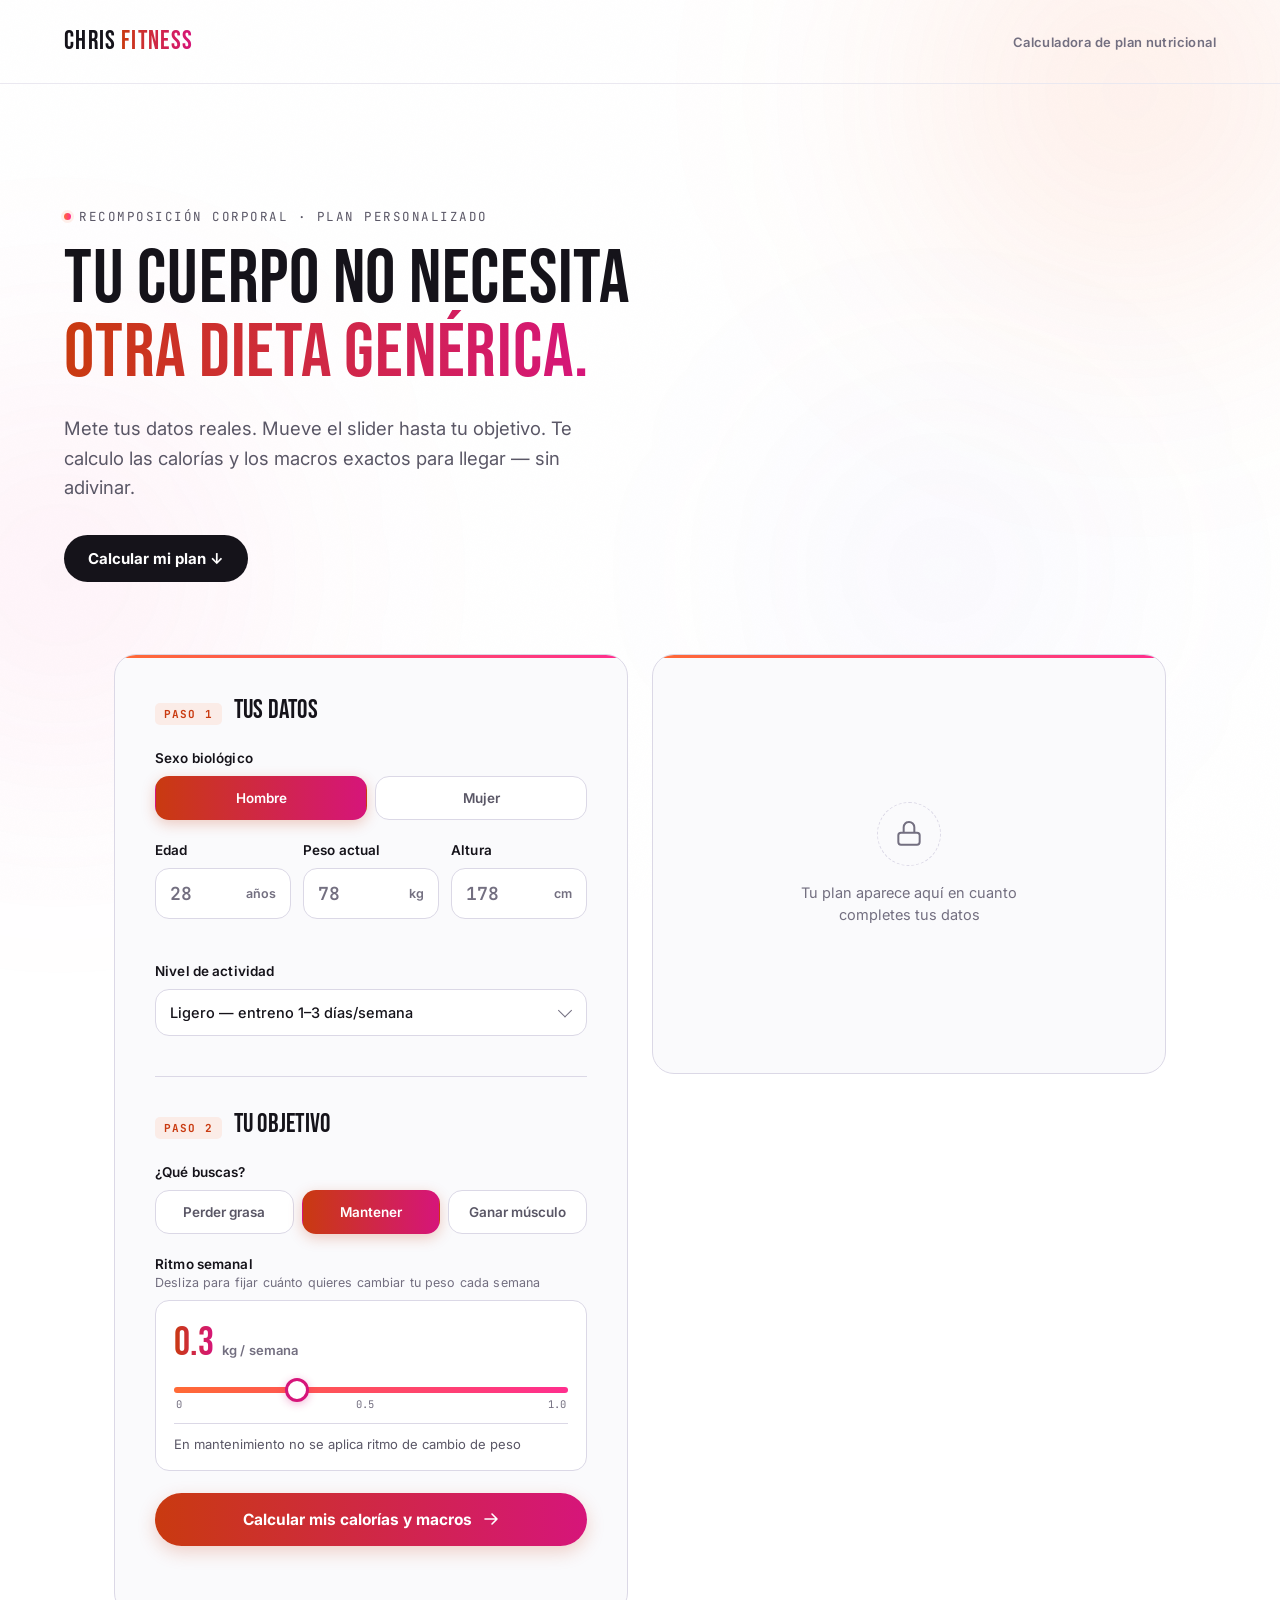
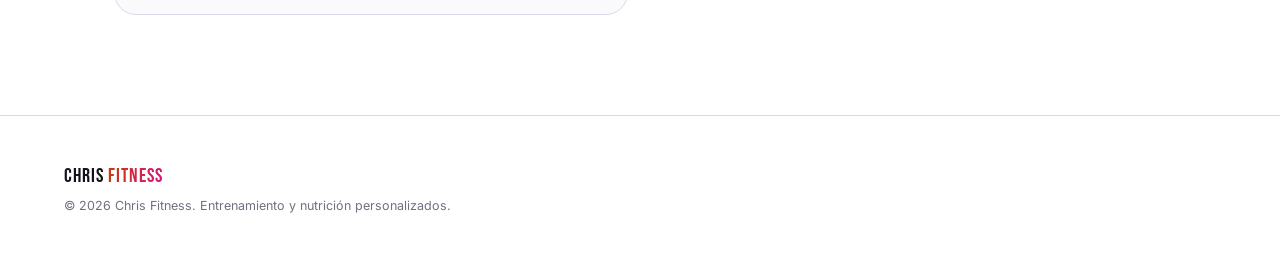
==== commit ad28b394: "Add files via upload" ====
--- a/chris-fitness-calc-preview.html
+++ b/chris-fitness-calc-preview.html
@@ -13,28 +13,36 @@
 <style>
 /* ===================================================
    CHRIS FITNESS — Calculadora de Calorías y Macros
-   Sistema de diseño (tema claro):
-   Color  → blanco #FFFFFF, crema panel #F7F5F1, gris línea #E4E1DA,
-            negro texto #181614, gris texto #5C5852,
-            naranja CF #FF6A35, ámbar profundo #B8451F
-   Type   → Bebas Neue (display/números), Inter (cuerpo), JetBrains Mono (datos)
+   Sistema de diseño (tema claro, futurista):
+   Color  → blanco #FFFFFF, panel #FAFAFC, tinta #15131A,
+            naranja CF #FF6A35, magenta energía #E5157A, violeta #6C5CE7
+   Type   → Bebas Neue (display/números, con gradiente en cifras clave),
+            Inter (cuerpo), JetBrains Mono (datos/HUD)
    ================================================== */
 
 :root {
   --bg: #FFFFFF;
-  --panel: #F7F5F1;
-  --panel-2: #EFEBE3;
-  --line: #E4E1DA;
-  --line-strong: #D2CDC2;
-  --ink: #181614;
-  --ink-dim: #5C5852;
-  --ink-faint: #8C887F;
+  --panel: #FAFAFC;
+  --panel-2: #F2F1F7;
+  --line: #EAE8F0;
+  --line-strong: #DBD8E6;
+  --ink: #15131A;
+  --ink-dim: #5A5766;
+  --ink-faint: #736F80;
   --orange: #FF6A35;
-  --orange-deep: #B8451F;
+  --orange-deep: #C93A10;
   --orange-dim: rgba(255,106,53,0.10);
-  --protein: #FF6A35;
-  --carbs: #D89A1E;
-  --fat: #2F9E63;
+  --magenta: #FF2E8E;
+  --magenta-deep: #D6157A;
+  --violet: #6C5CE7;
+  --violet-text: #5B4BD6;
+  --violet-dim: rgba(108,92,231,0.10);
+  --protein: #C93A10;
+  --carbs: #9C640B;
+  --fat: #167D4A;
+
+  --grad-energy: linear-gradient(90deg, var(--orange-deep), var(--magenta-deep));
+  --grad-energy-soft: linear-gradient(90deg, var(--orange), var(--magenta));
 
   --display: 'Bebas Neue', sans-serif;
   --body: 'Inter', sans-serif;
@@ -72,10 +80,12 @@
 .glow {
   position: fixed; border-radius: 50%; filter: blur(120px); pointer-events: none; z-index: 0;
 }
-.glow--1 { width: 600px; height: 600px; top: -200px; right: -150px; background: radial-gradient(circle, rgba(255,107,53,0.10), transparent 70%); }
-.glow--2 { width: 500px; height: 500px; bottom: 10%; left: -200px; background: radial-gradient(circle, rgba(184,69,31,0.06), transparent 70%); }
+.glow--1 { width: 620px; height: 620px; top: -220px; right: -160px; background: radial-gradient(circle, rgba(255,106,53,0.16), transparent 70%); }
+.glow--2 { width: 560px; height: 560px; bottom: 5%; left: -220px; background: radial-gradient(circle, rgba(255,46,142,0.10), transparent 70%); }
+.glow--3 { width: 420px; height: 420px; top: 40%; right: 10%; background: radial-gradient(circle, rgba(108,92,231,0.08), transparent 70%); }
 
 main, header, footer { position: relative; z-index: 2; }
+
 
 
 /* ---------- nav ---------- */
@@ -90,7 +100,17 @@
   color: var(--ink);
   font-weight: 400;
 }
-.nav__mark span { color: var(--orange-deep); margin-left: 0.18em; }
+.nav__mark span {
+  margin-left: 0.18em;
+  color: var(--orange-deep); /* fallback si no soporta background-clip */
+  background: var(--grad-energy);
+  -webkit-background-clip: text;
+  background-clip: text;
+  -webkit-text-fill-color: transparent;
+}
+@supports not (-webkit-background-clip: text) {
+  .nav__mark span { color: var(--orange-deep); }
+}
 .nav__tag {
   font-size: 13px; color: var(--ink-faint);
   font-weight: 600; letter-spacing: 0.03em;
@@ -106,8 +126,15 @@
 .hero__eyebrow {
   font-family: var(--mono);
   font-size: 12.5px; letter-spacing: 0.12em; text-transform: uppercase;
-  color: var(--orange-deep);
+  color: var(--ink-dim);
   margin: 0 0 18px;
+  display: inline-flex; align-items: center; gap: 8px;
+}
+.hero__eyebrow::before {
+  content: ''; width: 7px; height: 7px; border-radius: 50%;
+  background: var(--grad-energy-soft);
+  box-shadow: 0 0 0 3px var(--orange-dim);
+  flex-shrink: 0;
 }
 .hero__title {
   font-family: var(--display);
@@ -118,7 +145,13 @@
   margin: 0 0 22px;
   color: var(--ink);
 }
-.hero__title-accent { color: var(--orange-deep); }
+.hero__title-accent {
+  color: var(--orange-deep); /* fallback */
+  background: var(--grad-energy);
+  -webkit-background-clip: text;
+  background-clip: text;
+  -webkit-text-fill-color: transparent;
+}
 .hero__sub {
   font-size: clamp(16px, 2vw, 18.5px);
   line-height: 1.6;
@@ -133,9 +166,13 @@
   color: #FFFFFF; background: var(--ink);
   padding: 14px 24px; border-radius: 100px;
   text-decoration: none;
-  transition: transform 0.2s ease, background 0.2s ease;
-}
-.hero__cta:hover { background: var(--orange); transform: translateY(-2px); }
+  transition: transform 0.2s ease, background 0.2s ease, box-shadow 0.2s ease;
+}
+.hero__cta:hover {
+  background: var(--grad-energy);
+  transform: translateY(-2px);
+  box-shadow: 0 8px 24px rgba(255,46,142,0.25);
+}
 
 /* ---------- calc layout ---------- */
 .calc {
@@ -156,6 +193,12 @@
   border: 1px solid var(--line-strong);
   border-radius: var(--radius-lg);
   padding: clamp(24px, 4vw, 40px);
+  position: relative;
+  overflow: hidden;
+}
+.calc__panel::before, .result::before {
+  content: ''; position: absolute; top: 0; left: 0; right: 0; height: 3px;
+  background: var(--grad-energy-soft);
 }
 
 .calc__head { display: flex; align-items: baseline; gap: 12px; margin-bottom: 24px; }
@@ -188,11 +231,11 @@
 
 .input-unit {
   position: relative; display: flex; align-items: center;
-  background: #FFFFFF; border: 1px solid var(--line-strong);
+  background: #FFFFFF; border: 1.5px solid var(--line-strong);
   border-radius: var(--radius); overflow: hidden;
-  transition: border-color 0.15s ease;
-}
-.input-unit:focus-within { border-color: var(--orange); }
+  transition: border-color 0.15s ease, box-shadow 0.15s ease;
+}
+.input-unit:focus-within { border-color: var(--violet); box-shadow: 0 0 0 3px var(--violet-dim); }
 .input-unit input {
   width: 100%; background: transparent; border: none; outline: none;
   color: var(--ink); font-family: var(--mono); font-size: 18px; font-weight: 600;
@@ -214,13 +257,14 @@
 .toggle-btn {
   font-family: var(--body); font-weight: 600; font-size: 13.5px;
   color: var(--ink-dim); background: #FFFFFF;
-  border: 1px solid var(--line-strong); border-radius: var(--radius);
+  border: 1.5px solid var(--line-strong); border-radius: var(--radius);
   padding: 13px 10px; cursor: pointer;
   transition: all 0.18s ease;
 }
 .toggle-btn:hover { border-color: var(--orange); color: var(--ink); }
 .toggle-btn.is-active {
-  background: var(--orange-deep); border-color: var(--orange-deep); color: #FFFFFF;
+  background: var(--grad-energy); border-color: transparent; color: #FFFFFF;
+  box-shadow: 0 4px 14px rgba(201,58,16,0.25);
 }
 
 .select-wrap {
@@ -241,13 +285,20 @@
 
 /* ---------- pace slider (signature element) ---------- */
 .slider-block {
-  background: #FFFFFF; border: 1px solid var(--line-strong);
+  background: #FFFFFF; border: 1.5px solid var(--line-strong);
   border-radius: var(--radius); padding: 22px 18px 18px;
 }
 .slider-block__readout {
   font-family: var(--display); font-size: 40px; line-height: 1;
-  color: var(--orange-deep); margin-bottom: 14px;
+  margin-bottom: 14px;
   display: flex; align-items: baseline; gap: 8px;
+}
+.slider-block__readout span:first-child {
+  color: var(--orange-deep); /* fallback */
+  background: var(--grad-energy);
+  -webkit-background-clip: text;
+  background-clip: text;
+  -webkit-text-fill-color: transparent;
 }
 .slider-block__unit {
   font-family: var(--body); font-size: 13px; font-weight: 600;
@@ -257,30 +308,30 @@
 #paceSlider {
   -webkit-appearance: none; appearance: none;
   width: 100%; height: 6px; border-radius: 4px;
-  background: linear-gradient(90deg, var(--orange-deep), var(--orange));
+  background: var(--grad-energy-soft);
   outline: none; cursor: pointer; margin: 6px 0 4px;
 }
 #paceSlider::-webkit-slider-thumb {
   -webkit-appearance: none; appearance: none;
   width: 24px; height: 24px; border-radius: 50%;
-  background: #FFFFFF; border: 3px solid var(--orange);
-  cursor: grab; box-shadow: 0 2px 6px rgba(24,22,20,0.25);
+  background: #FFFFFF; border: 3px solid var(--magenta-deep);
+  cursor: grab; box-shadow: 0 2px 8px rgba(214,21,122,0.3);
   transition: transform 0.12s ease;
 }
 #paceSlider::-webkit-slider-thumb:active { cursor: grabbing; transform: scale(1.12); }
 #paceSlider::-moz-range-thumb {
   width: 24px; height: 24px; border-radius: 50%;
-  background: #FFFFFF; border: 3px solid var(--orange);
-  cursor: grab; box-shadow: 0 2px 6px rgba(24,22,20,0.25);
-}
-#paceSlider:focus-visible { outline: 2px solid var(--orange-deep); outline-offset: 4px; }
+  background: #FFFFFF; border: 3px solid var(--magenta-deep);
+  cursor: grab; box-shadow: 0 2px 8px rgba(214,21,122,0.3);
+}
+#paceSlider:focus-visible { outline: 2px solid var(--violet); outline-offset: 4px; }
 
 .slider-block__ticks {
   display: flex; justify-content: space-between;
   font-family: var(--mono); font-size: 10.5px; color: var(--ink-faint);
   padding: 0 2px; margin-bottom: 12px;
 }
-.slider-block__ticks span.is-current { color: var(--orange-deep); font-weight: 700; }
+.slider-block__ticks span.is-current { color: var(--magenta-deep); font-weight: 700; }
 
 .slider-block__note {
   margin: 0; font-size: 13px; color: var(--ink-dim);
@@ -291,13 +342,14 @@
 
 .calc__submit {
   width: 100%; display: flex; align-items: center; justify-content: center; gap: 10px;
-  background: var(--orange-deep); color: #FFFFFF;
+  background: var(--grad-energy); color: #FFFFFF;
   font-family: var(--body); font-weight: 700; font-size: 15.5px;
   border: none; border-radius: 100px; padding: 17px 20px;
   cursor: pointer; margin-top: 8px;
-  transition: background 0.18s ease, transform 0.15s ease;
-}
-.calc__submit:hover { background: var(--orange); transform: translateY(-1px); }
+  transition: transform 0.15s ease, box-shadow 0.18s ease;
+  box-shadow: 0 6px 18px rgba(201,58,16,0.22);
+}
+.calc__submit:hover { transform: translateY(-2px); box-shadow: 0 10px 26px rgba(214,21,122,0.3); }
 .calc__submit:active { transform: translateY(0); }
 .calc__submit svg { transition: transform 0.18s ease; }
 .calc__submit:hover svg { transform: translateX(3px); }
@@ -351,7 +403,9 @@
   background: #FFFFFF; border: 1px solid var(--line-strong);
   border-radius: var(--radius); padding: 16px 14px;
   display: flex; flex-direction: column; gap: 4px;
-}
+  transition: border-color 0.2s ease, transform 0.2s ease;
+}
+.macro-card:hover { border-color: var(--line-strong); transform: translateY(-2px); }
 .macro-card__label { font-size: 12px; font-weight: 600; color: var(--ink-faint); }
 .macro-card__value { font-family: var(--display); font-size: 30px; color: var(--ink); line-height: 1; margin-top: 2px; }
 .macro-card__kcal { font-family: var(--mono); font-size: 11px; color: var(--ink-faint); }
@@ -384,13 +438,34 @@
 }
 .menu.is-visible { display: block; animation: rise 0.5s ease; }
 
-.menu__head { text-align: center; margin-bottom: 28px; }
-.menu__head .calc__step { display: inline-block; margin-bottom: 14px; }
+.menu__head { text-align: center; margin-bottom: 22px; }
+.menu__badges {
+  display: flex; align-items: center; justify-content: center; gap: 8px;
+  margin-bottom: 14px; flex-wrap: wrap;
+}
+.menu__badges .calc__step { margin-bottom: 0; }
+.menu__example-badge {
+  display: inline-flex; align-items: center; gap: 5px;
+  font-family: var(--mono); font-size: 11px; letter-spacing: 0.06em; text-transform: uppercase;
+  color: var(--violet-text); background: var(--violet-dim);
+  border: 1px dashed var(--violet);
+  padding: 4px 10px 4px 8px; border-radius: 100px; font-weight: 700;
+}
 .menu__head h2 {
   font-family: var(--display); font-weight: 400; font-size: clamp(28px, 4vw, 36px);
   margin: 0 0 8px; color: var(--ink); letter-spacing: 0.01em;
 }
 .menu__sub { margin: 0; color: var(--ink-dim); font-size: 15px; }
+
+.menu__disclaimer {
+  display: flex; align-items: flex-start; gap: 12px;
+  background: var(--violet-dim); border: 1px dashed var(--violet);
+  border-radius: var(--radius); padding: 14px 18px;
+  margin-bottom: 24px;
+}
+.menu__disclaimer svg { flex-shrink: 0; margin-top: 1px; color: var(--violet-text); }
+.menu__disclaimer p { margin: 0; font-size: 13.5px; line-height: 1.5; color: var(--ink-dim); }
+.menu__disclaimer strong { color: var(--ink); }
 
 .menu__tabs {
   display: flex; justify-content: center; gap: 8px; margin-bottom: 24px; flex-wrap: wrap;
@@ -408,8 +483,9 @@
 .menu__board { display: flex; flex-direction: column; gap: 14px; }
 
 .meal-card {
-  background: var(--panel); border: 1px solid var(--line-strong);
+  background: var(--panel); border: 1.5px dashed var(--line-strong);
   border-radius: var(--radius-lg); padding: 22px clamp(18px, 3vw, 28px);
+  position: relative;
 }
 .meal-card__head {
   display: flex; align-items: baseline; justify-content: space-between;
@@ -508,6 +584,7 @@
 <div class="grain"></div>
 <div class="glow glow--1"></div>
 <div class="glow glow--2"></div>
+<div class="glow glow--3"></div>
 
 <!-- ===================== NAV ===================== -->
 <header class="nav">
@@ -689,9 +766,20 @@
   <!-- ===================== MENÚ DE COMIDAS ===================== -->
   <section class="menu" id="menuSection">
     <div class="menu__head">
-      <span class="calc__step">PASO 3</span>
+      <div class="menu__badges">
+        <span class="calc__step">PASO 3</span>
+        <span class="menu__example-badge">
+          <svg width="13" height="13" viewBox="0 0 16 16" fill="none"><path d="M8 1L9.8 5.6L14.5 6L11 9.2L12 14L8 11.5L4 14L5 9.2L1.5 6L6.2 5.6L8 1Z" stroke="currentColor" stroke-width="1.3" stroke-linejoin="round"/></svg>
+          Solo ejemplos
+        </span>
+      </div>
       <h2>Aquí te dejo varias ideas de menús</h2>
       <p class="menu__sub">No es tu plan 100% personalizado — son ejemplos para que veas cómo encajar tus macros. Para algo hecho a tu medida, hablamos.</p>
+    </div>
+
+    <div class="menu__disclaimer">
+      <svg width="18" height="18" viewBox="0 0 24 24" fill="none"><circle cx="12" cy="12" r="9" stroke="currentColor" stroke-width="1.6"/><path d="M12 8v5" stroke="currentColor" stroke-width="1.6" stroke-linecap="round"/><circle cx="12" cy="16" r="0.9" fill="currentColor"/></svg>
+      <p><strong>Esto son ideas, no tu dieta real.</strong> Combinan alimentos que encajan con tus macros, pero un plan de verdad tiene en cuenta tus gustos, alergias, horarios y progreso semana a semana.</p>
     </div>
 
     <div class="menu__tabs" id="menuTabs"></div>
